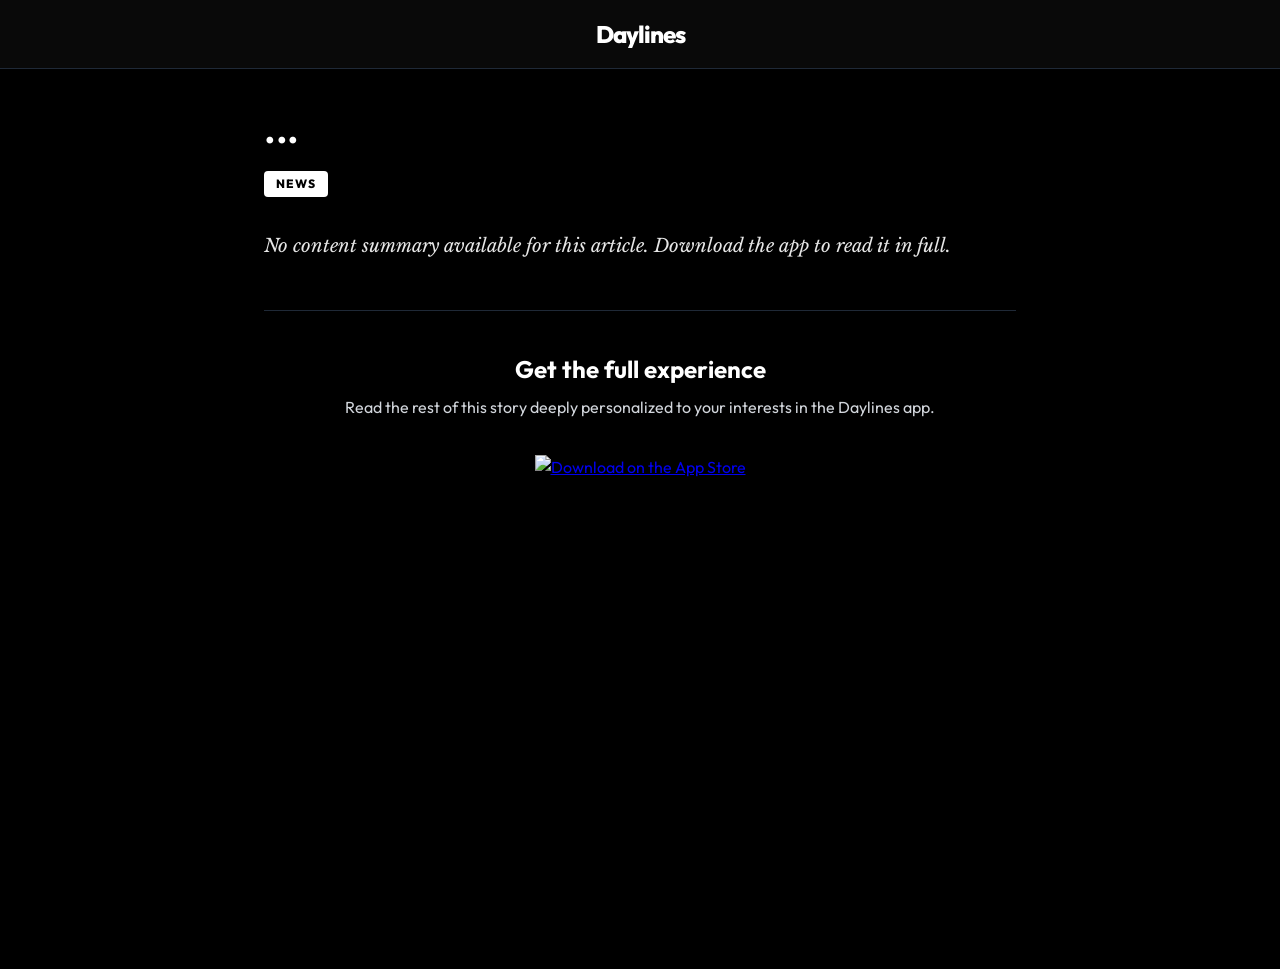
==== article.html @ ba79577d "Create article.html" ====
<!DOCTYPE html>
<html lang="en">

<head>
    <meta charset="UTF-8">
    <meta name="viewport" content="width=device-width, initial-scale=1.0">
    <title>Daylines Article</title>
    <meta name="description" content="Read this article on Daylines">
    <!-- SEO Meta Tags -->
    <link rel="preconnect" href="https://fonts.googleapis.com">
    <link rel="preconnect" href="https://fonts.gstatic.com" crossorigin>
    <link href="https://fonts.googleapis.com/css2?family=Outfit:wght@400;600;800&display=swap" rel="stylesheet">
    <link href="https://fonts.googleapis.com/css2?family=Libre+Baskerville:wght@400;700&display=swap" rel="stylesheet">
    
    <style>
        :root {
            --bg-black: #000000;
            --accent-color: #ffffff;
            --text-white: #ffffff;
            --text-gray: #d1d5db;
            --card-bg: #0a0a0a;
            --card-border: #1f2937;
            --radius-xl: 32px;
            --radius-l: 24px;
            --radius-m: 16px;
        }

        * {
            margin: 0;
            padding: 0;
            box-sizing: border-box;
        }

        body {
            background-color: var(--bg-black);
            color: var(--text-white);
            font-family: 'Outfit', -apple-system, BlinkMacSystemFont, "Segoe UI", Roboto, sans-serif;
            overflow-x: hidden;
            line-height: 1.5;
        }

        /* App Navigation Bar */
        .app-nav {
            background: rgba(10, 10, 10, 0.95);
            border-bottom: 1px solid var(--card-border);
            padding: 16px 0;
            position: sticky;
            top: 0;
            z-index: 100;
            backdrop-filter: blur(10px);
        }

        .app-nav-container {
            max-width: 1200px;
            margin: 0 auto;
            padding: 0 24px;
            display: flex;
            align-items: center;
            justify-content: center;
            gap: 12px;
        }

        .nav-logo {
            font-weight: 800;
            font-size: 1.5rem;
            color: var(--text-white);
            text-decoration: none;
            letter-spacing: -1px;
        }

        .container {
            max-width: 800px;
            margin: 0 auto;
            padding: 0;
        }

        /* Article Wrapper */
        .article-wrapper {
            background: var(--bg-black);
            min-height: 100vh;
        }

        /* Hero Image */
        .hero-image {
            width: 100%;
            height: 350px;
            object-fit: cover;
            background-color: var(--card-border);
            display: none;
        }

        .content-container {
            padding: 32px 24px;
        }

        /* Title Area */
        .article-title {
            font-family: 'Libre Baskerville', serif;
            font-size: clamp(2rem, 5vw, 2.8rem);
            font-weight: 700;
            line-height: 1.2;
            margin-bottom: 16px;
            letter-spacing: -0.5px;
        }

        /* Source & Meta */
        .article-meta {
            display: flex;
            align-items: center;
            gap: 12px;
            margin-bottom: 32px;
            color: var(--text-gray);
            font-size: 0.9rem;
            font-weight: 600;
        }

        .source-badge {
            background: var(--text-white);
            color: var(--bg-black);
            padding: 4px 12px;
            border-radius: 4px;
            font-size: 0.75rem;
            font-weight: 800;
            letter-spacing: 1px;
            text-transform: uppercase;
        }

        /* Article Body */
        .article-body {
            font-family: 'Libre Baskerville', serif;
            font-size: 1.15rem;
            line-height: 1.8;
            color: rgba(255,255,255,0.9);
            margin-bottom: 48px;
            white-space: pre-wrap;
        }

        /* Actions Area */
        .actions-container {
            margin-top: 40px;
            padding-top: 40px;
            border-top: 1px solid var(--card-border);
            text-align: center;
        }

        .actions-container h3 {
            font-size: 1.5rem;
            margin-bottom: 8px;
        }

        .actions-container p {
            color: var(--text-gray);
            margin-bottom: 24px;
        }

        .cta-buttons {
            display: flex;
            flex-direction: column;
            gap: 16px;
            align-items: center;
        }

        .btn {
            display: inline-flex;
            align-items: center;
            justify-content: center;
            width: 100%;
            max-width: 320px;
            padding: 16px 24px;
            border-radius: 12px;
            font-weight: 700;
            font-size: 1rem;
            text-decoration: none;
            transition: transform 0.2s, opacity 0.2s;
            cursor: pointer;
        }

        .btn:hover {
            transform: translateY(-2px);
            opacity: 0.9;
        }

        .btn-primary {
            background-color: var(--accent-color);
            color: var(--bg-black);
        }

        .btn-secondary {
            background-color: transparent;
            color: var(--text-white);
            border: 1px solid var(--card-border);
        }
        
        .btn-secondary:hover {
            border-color: var(--text-gray);
        }

        .store-btn {
            margin-top: 12px;
            display: inline-flex;
            transition: transform 0.2s cubic-bezier(0.175, 0.885, 0.32, 1.275);
        }

        .store-btn:hover {
            transform: scale(1.05);
        }

        .store-btn img {
            height: 50px;
        }

        @media (max-width: 768px) {
            .hero-image {
                height: 250px;
            }
            .content-container {
                padding: 24px 20px;
            }
        }
    </style>
</head>

<body>
    <!-- App Navigation Bar -->
    <nav class="app-nav">
        <div class="app-nav-container">
            <a href="daylines.html" class="nav-logo">Daylines</a>
        </div>
    </nav>

    <div class="article-wrapper">
        <div class="container">
            <img id="article-img" class="hero-image" src="" alt="Article image" />
            
            <div class="content-container">
                <h1 id="article-title" class="article-title">...</h1>
                
                <div class="article-meta">
                    <span id="article-source" class="source-badge">NEWS</span>
                    <span id="article-domain"></span>
                </div>
                
                <div id="article-body" class="article-body">
                    Loading article content...
                </div>

                <div class="actions-container">
                    <h3>Get the full experience</h3>
                    <p>Read the rest of this story deeply personalized to your interests in the Daylines app.</p>
                    
                    <div class="cta-buttons">
                        <a id="original-link" href="#" target="_blank" rel="noopener noreferrer" class="btn btn-secondary">
                            Open Original Source
                        </a>
                        
                        <a href="https://apps.apple.com/us/app/daylines/id6758858880" class="store-btn">
                            <img src="https://developer.apple.com/assets/elements/badges/download-on-the-app-store.svg" alt="Download on the App Store">
                        </a>
                    </div>
                </div>
            </div>
        </div>
    </div>

    <script>
        document.addEventListener('DOMContentLoaded', () => {
            const urlParams = new URLSearchParams(window.location.search);
            const title = urlParams.get('title');
            const url = urlParams.get('url');
            const source = urlParams.get('source');
            const desc = urlParams.get('desc');
            const img = urlParams.get('img');

            if (title) {
                document.getElementById('article-title').textContent = title;
                document.title = title + " - Daylines";
            }

            if (source) {
                document.getElementById('article-source').textContent = source;
            }

            if (img) {
                const imgEl = document.getElementById('article-img');
                imgEl.src = img;
                imgEl.style.display = 'block';
            }

            if (desc) {
                document.getElementById('article-body').textContent = desc;
            } else {
                document.getElementById('article-body').innerHTML = `<i>No content summary available for this article. Download the app to read it in full.</i>`;
            }

            if (url) {
                document.getElementById('original-link').href = url;
                try {
                    const parsedUrl = new URL(url);
                    document.getElementById('article-domain').textContent = parsedUrl.hostname.replace('www.', '');
                } catch(e) {}
            } else {
                document.getElementById('original-link').style.display = 'none';
            }
            
            // Automatically try opening the deep link if on mobile
            if (/iPhone|iPad|iPod|Android/i.test(navigator.userAgent)) {
                // If we had a specific ID, we could deep link directly
                // const deepLink = 'daylines://article/id';
            }
        });
    </script>
</body>
</html>
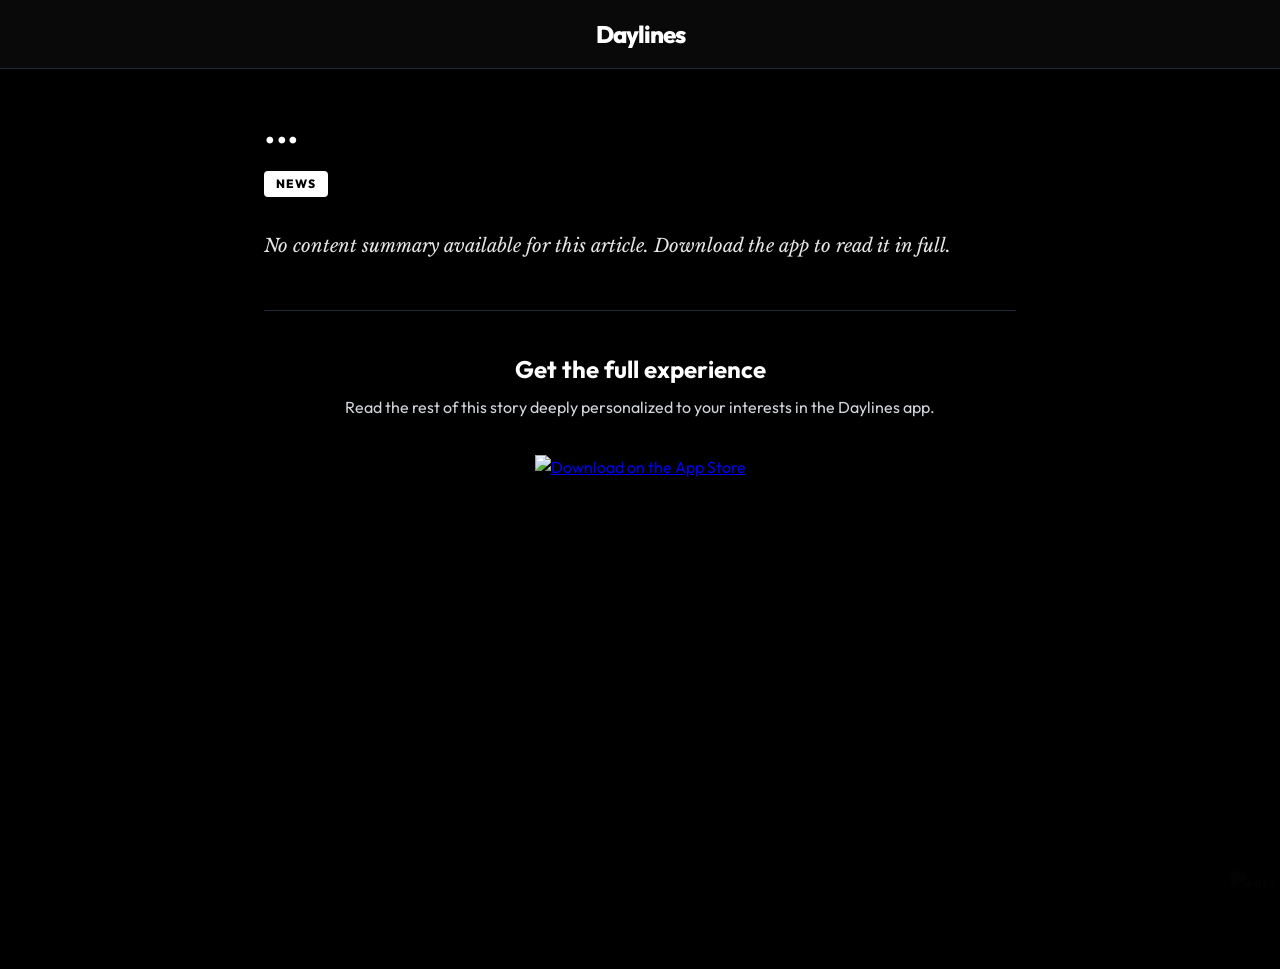
==== commit c2fa1930: "counter" ====
--- a/article.html
+++ b/article.html
@@ -217,6 +217,19 @@
                 padding: 24px 20px;
             }
         }
+
+        .visitor-counter {
+            position: fixed;
+            bottom: 5px;
+            right: 5px;
+            opacity: 0.01;
+            transition: opacity 0.3s;
+            z-index: 9999;
+        }
+
+        .visitor-counter:hover {
+            opacity: 1;
+        }
     </style>
 </head>
 
@@ -309,5 +322,8 @@
             }
         });
     </script>
+    <div class="visitor-counter">
+        <img src="https://hits.seeyoufarm.com/api/count/incr/badge.svg?url=https%3A%2F%2Fdaylines.app&count_bg=%23000000&title_bg=%23000000&icon=&icon_color=%23E7E7E7&title=hits&edge_flat=true" alt="Hits">
+    </div>
 </body>
 </html>
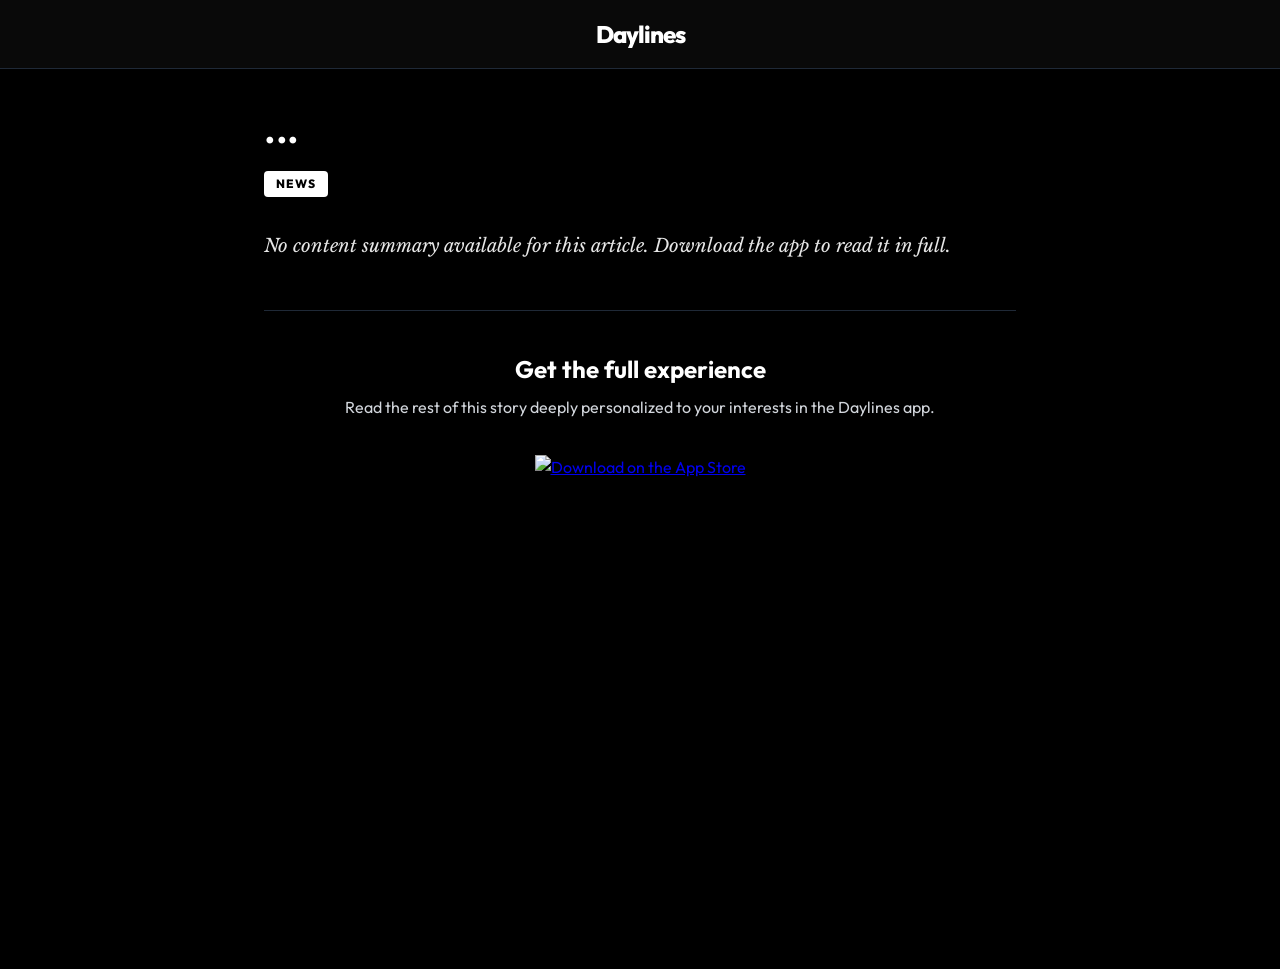
==== commit a41ff95a: "fixed counter" ====
--- a/article.html
+++ b/article.html
@@ -323,7 +323,7 @@
         });
     </script>
     <div class="visitor-counter">
-        <img src="https://hits.seeyoufarm.com/api/count/incr/badge.svg?url=https%3A%2F%2Fdaylines.app&count_bg=%23000000&title_bg=%23000000&icon=&icon_color=%23E7E7E7&title=hits&edge_flat=true" alt="Hits">
+        <img src="https://komarev.com/ghpvc/?username=daylines-app&label=&color=000000" alt="">
     </div>
 </body>
 </html>
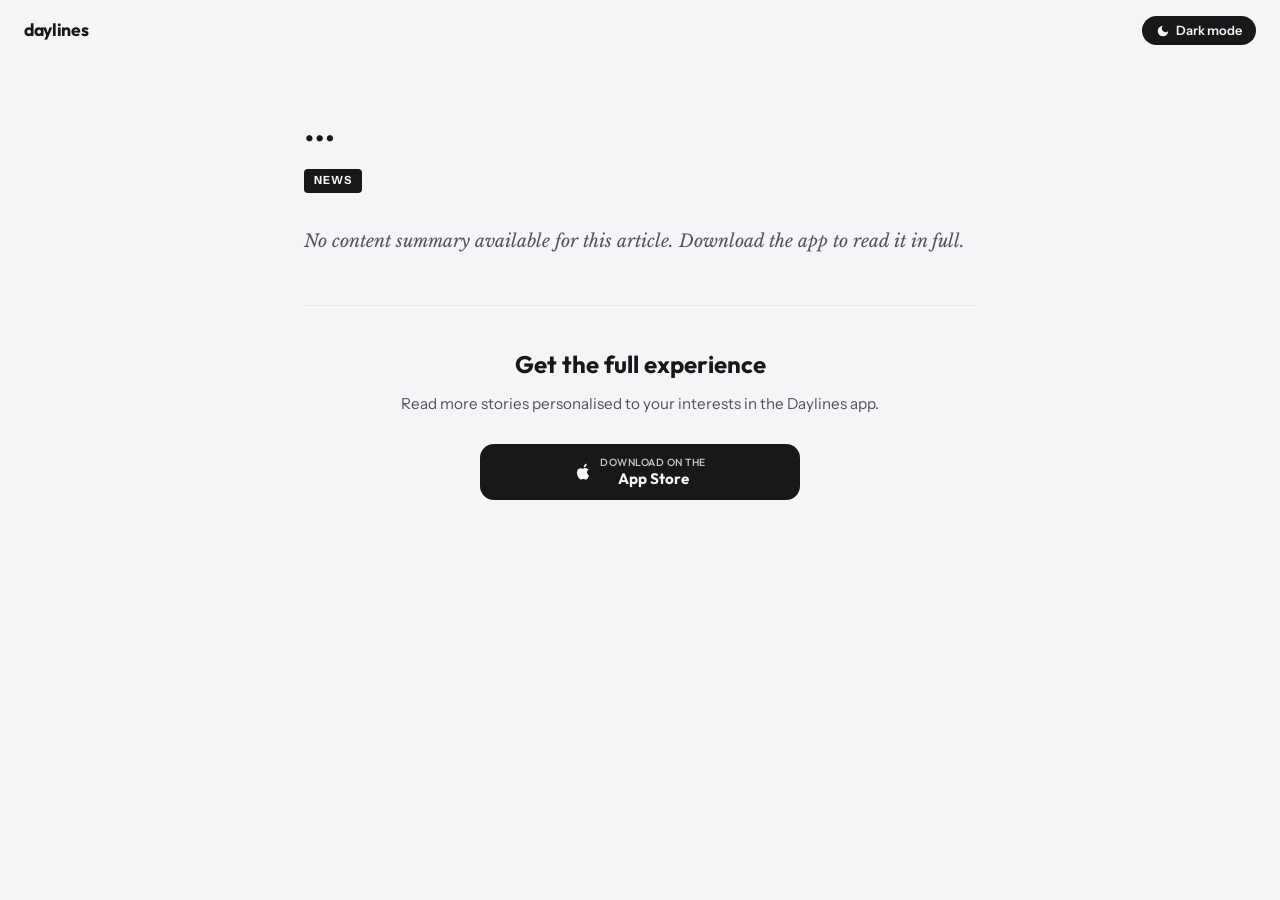
==== commit de61dd2a: "upgraded site" ====
--- a/article.html
+++ b/article.html
@@ -1,329 +1,386 @@
 <!DOCTYPE html>
-<html lang="en">
-
+<html lang="en" data-color-mode="light">
 <head>
-    <meta charset="UTF-8">
-    <meta name="viewport" content="width=device-width, initial-scale=1.0">
-    <title>Daylines Article</title>
-    <meta name="description" content="Read this article on Daylines">
-    <!-- SEO Meta Tags -->
-    <link rel="preconnect" href="https://fonts.googleapis.com">
-    <link rel="preconnect" href="https://fonts.gstatic.com" crossorigin>
-    <link href="https://fonts.googleapis.com/css2?family=Outfit:wght@400;600;800&display=swap" rel="stylesheet">
-    <link href="https://fonts.googleapis.com/css2?family=Libre+Baskerville:wght@400;700&display=swap" rel="stylesheet">
-    
-    <style>
-        :root {
-            --bg-black: #000000;
-            --accent-color: #ffffff;
-            --text-white: #ffffff;
-            --text-gray: #d1d5db;
-            --card-bg: #0a0a0a;
-            --card-border: #1f2937;
-            --radius-xl: 32px;
-            --radius-l: 24px;
-            --radius-m: 16px;
-        }
-
-        * {
-            margin: 0;
-            padding: 0;
-            box-sizing: border-box;
-        }
-
-        body {
-            background-color: var(--bg-black);
-            color: var(--text-white);
-            font-family: 'Outfit', -apple-system, BlinkMacSystemFont, "Segoe UI", Roboto, sans-serif;
-            overflow-x: hidden;
-            line-height: 1.5;
-        }
-
-        /* App Navigation Bar */
-        .app-nav {
-            background: rgba(10, 10, 10, 0.95);
-            border-bottom: 1px solid var(--card-border);
-            padding: 16px 0;
-            position: sticky;
-            top: 0;
-            z-index: 100;
-            backdrop-filter: blur(10px);
-        }
-
-        .app-nav-container {
-            max-width: 1200px;
-            margin: 0 auto;
-            padding: 0 24px;
-            display: flex;
-            align-items: center;
-            justify-content: center;
-            gap: 12px;
-        }
-
-        .nav-logo {
-            font-weight: 800;
-            font-size: 1.5rem;
-            color: var(--text-white);
-            text-decoration: none;
-            letter-spacing: -1px;
-        }
-
-        .container {
-            max-width: 800px;
-            margin: 0 auto;
-            padding: 0;
-        }
-
-        /* Article Wrapper */
-        .article-wrapper {
-            background: var(--bg-black);
-            min-height: 100vh;
-        }
-
-        /* Hero Image */
-        .hero-image {
-            width: 100%;
-            height: 350px;
-            object-fit: cover;
-            background-color: var(--card-border);
-            display: none;
-        }
-
-        .content-container {
-            padding: 32px 24px;
-        }
-
-        /* Title Area */
-        .article-title {
-            font-family: 'Libre Baskerville', serif;
-            font-size: clamp(2rem, 5vw, 2.8rem);
-            font-weight: 700;
-            line-height: 1.2;
-            margin-bottom: 16px;
-            letter-spacing: -0.5px;
-        }
-
-        /* Source & Meta */
-        .article-meta {
-            display: flex;
-            align-items: center;
-            gap: 12px;
-            margin-bottom: 32px;
-            color: var(--text-gray);
-            font-size: 0.9rem;
-            font-weight: 600;
-        }
-
-        .source-badge {
-            background: var(--text-white);
-            color: var(--bg-black);
-            padding: 4px 12px;
-            border-radius: 4px;
-            font-size: 0.75rem;
-            font-weight: 800;
-            letter-spacing: 1px;
-            text-transform: uppercase;
-        }
-
-        /* Article Body */
-        .article-body {
-            font-family: 'Libre Baskerville', serif;
-            font-size: 1.15rem;
-            line-height: 1.8;
-            color: rgba(255,255,255,0.9);
-            margin-bottom: 48px;
-            white-space: pre-wrap;
-        }
-
-        /* Actions Area */
-        .actions-container {
-            margin-top: 40px;
-            padding-top: 40px;
-            border-top: 1px solid var(--card-border);
-            text-align: center;
-        }
-
-        .actions-container h3 {
-            font-size: 1.5rem;
-            margin-bottom: 8px;
-        }
-
-        .actions-container p {
-            color: var(--text-gray);
-            margin-bottom: 24px;
-        }
-
-        .cta-buttons {
-            display: flex;
-            flex-direction: column;
-            gap: 16px;
-            align-items: center;
-        }
-
-        .btn {
-            display: inline-flex;
-            align-items: center;
-            justify-content: center;
-            width: 100%;
-            max-width: 320px;
-            padding: 16px 24px;
-            border-radius: 12px;
-            font-weight: 700;
-            font-size: 1rem;
-            text-decoration: none;
-            transition: transform 0.2s, opacity 0.2s;
-            cursor: pointer;
-        }
-
-        .btn:hover {
-            transform: translateY(-2px);
-            opacity: 0.9;
-        }
-
-        .btn-primary {
-            background-color: var(--accent-color);
-            color: var(--bg-black);
-        }
-
-        .btn-secondary {
-            background-color: transparent;
-            color: var(--text-white);
-            border: 1px solid var(--card-border);
-        }
-        
-        .btn-secondary:hover {
-            border-color: var(--text-gray);
-        }
-
-        .store-btn {
-            margin-top: 12px;
-            display: inline-flex;
-            transition: transform 0.2s cubic-bezier(0.175, 0.885, 0.32, 1.275);
-        }
-
-        .store-btn:hover {
-            transform: scale(1.05);
-        }
-
-        .store-btn img {
-            height: 50px;
-        }
-
-        @media (max-width: 768px) {
-            .hero-image {
-                height: 250px;
-            }
-            .content-container {
-                padding: 24px 20px;
-            }
-        }
-
-        .visitor-counter {
-            position: fixed;
-            bottom: 5px;
-            right: 5px;
-            opacity: 0.01;
-            transition: opacity 0.3s;
-            z-index: 9999;
-        }
-
-        .visitor-counter:hover {
-            opacity: 1;
-        }
-    </style>
+  <meta charset="UTF-8">
+  <meta name="viewport" content="width=device-width, initial-scale=1.0">
+  <title>Daylines Article</title>
+  <meta name="description" content="Read this article on Daylines">
+
+  <link rel="preconnect" href="https://fonts.googleapis.com">
+  <link rel="preconnect" href="https://fonts.gstatic.com" crossorigin>
+  <link href="https://fonts.googleapis.com/css2?family=Instrument+Sans:ital,wght@0,400..700;1,400..700&family=Libre+Baskerville:wght@400;700&family=Outfit:wght@400;600;700&display=swap" rel="stylesheet">
+
+  <style>
+    :root {
+      --bg-base: #f4f5f6;
+      --bg-surface: #ffffff;
+      --text-primary: #18181b;
+      --text-secondary: #52525b;
+      --text-muted: #71717a;
+      --accent: #18181b;
+      --font-heading: 'Outfit', -apple-system, BlinkMacSystemFont, sans-serif;
+      --font-body: 'Instrument Sans', -apple-system, BlinkMacSystemFont, sans-serif;
+      --font-serif: 'Libre Baskerville', Georgia, serif;
+      --transition: 0.25s ease;
+    }
+
+    html[data-color-mode="dark"] {
+      --bg-base: #0c0d0f;
+      --bg-surface: #131418;
+      --text-primary: #f4f4f5;
+      --text-secondary: #a1a1aa;
+      --text-muted: #52525b;
+      --accent: #ffffff;
+    }
+
+    *, *::before, *::after {
+      box-sizing: border-box;
+      margin: 0;
+      padding: 0;
+      border: none;
+      outline: none;
+      -webkit-font-smoothing: antialiased;
+    }
+
+    body {
+      background-color: var(--bg-base);
+      color: var(--text-primary);
+      font-family: var(--font-body);
+      line-height: 1.6;
+      transition: background-color var(--transition), color var(--transition);
+      min-height: 100vh;
+    }
+
+    a { color: inherit; text-decoration: none; }
+
+    /* ── Nav ── */
+    .article-nav {
+      position: sticky;
+      top: 0;
+      background-color: rgba(244, 245, 246, 0.9);
+      backdrop-filter: blur(20px);
+      -webkit-backdrop-filter: blur(20px);
+      padding: 16px 24px;
+      display: flex;
+      align-items: center;
+      justify-content: space-between;
+      z-index: 100;
+      transition: background-color var(--transition);
+    }
+
+    html[data-color-mode="dark"] .article-nav {
+      background-color: rgba(12, 13, 15, 0.9);
+    }
+
+    .nav-brand {
+      font-family: var(--font-heading);
+      font-weight: 700;
+      font-size: 1.1rem;
+      letter-spacing: -0.02em;
+    }
+
+    .dark-toggle {
+      background: var(--text-primary);
+      color: var(--bg-base);
+      cursor: pointer;
+      display: inline-flex;
+      align-items: center;
+      gap: 6px;
+      padding: 7px 14px;
+      border-radius: 100px;
+      font-family: var(--font-body);
+      font-size: 0.8rem;
+      font-weight: 600;
+      transition: background-color var(--transition), color var(--transition), transform 0.15s ease;
+    }
+
+    .dark-toggle:hover { transform: scale(1.03); }
+
+    html[data-color-mode="dark"] .dark-toggle {
+      background: var(--bg-surface);
+      color: var(--text-primary);
+    }
+
+    .dark-toggle svg {
+      width: 14px;
+      height: 14px;
+      fill: currentColor;
+      flex-shrink: 0;
+    }
+
+    /* ── Hero Image ── */
+    .hero-image {
+      width: 100%;
+      max-height: 340px;
+      object-fit: cover;
+      display: none;
+    }
+
+    /* ── Content ── */
+    .content-container {
+      max-width: 720px;
+      margin: 0 auto;
+      padding: 40px 24px 80px;
+    }
+
+    .article-title {
+      font-family: var(--font-serif);
+      font-size: clamp(1.75rem, 5vw, 2.6rem);
+      font-weight: 700;
+      line-height: 1.25;
+      margin-bottom: 16px;
+      letter-spacing: -0.5px;
+    }
+
+    .article-meta {
+      display: flex;
+      align-items: center;
+      gap: 12px;
+      margin-bottom: 32px;
+      color: var(--text-secondary);
+      font-size: 0.875rem;
+      font-weight: 500;
+    }
+
+    .source-badge {
+      background: var(--accent);
+      color: var(--bg-base);
+      padding: 3px 10px;
+      border-radius: 4px;
+      font-size: 0.7rem;
+      font-weight: 800;
+      letter-spacing: 1px;
+      text-transform: uppercase;
+    }
+
+    html[data-color-mode="dark"] .source-badge {
+      color: var(--bg-base);
+    }
+
+    .article-body {
+      font-family: var(--font-serif);
+      font-size: 1.1rem;
+      line-height: 1.85;
+      color: var(--text-secondary);
+      margin-bottom: 48px;
+      white-space: pre-wrap;
+    }
+
+    /* ── CTA ── */
+    .actions-container {
+      margin-top: 48px;
+      padding-top: 40px;
+      box-shadow: inset 0 1px 0 rgba(0, 0, 0, 0.06);
+      text-align: center;
+    }
+
+    html[data-color-mode="dark"] .actions-container {
+      box-shadow: inset 0 1px 0 rgba(255, 255, 255, 0.07);
+    }
+
+    .actions-container h2 {
+      font-family: var(--font-heading);
+      font-size: 1.5rem;
+      font-weight: 700;
+      margin-bottom: 8px;
+    }
+
+    .actions-container p {
+      color: var(--text-secondary);
+      font-size: 0.95rem;
+      margin-bottom: 28px;
+    }
+
+    .cta-buttons {
+      display: flex;
+      flex-direction: column;
+      align-items: center;
+      gap: 12px;
+    }
+
+    .btn {
+      display: inline-flex;
+      align-items: center;
+      justify-content: center;
+      width: 100%;
+      max-width: 320px;
+      padding: 15px 24px;
+      border-radius: 14px;
+      font-family: var(--font-heading);
+      font-weight: 700;
+      font-size: 1rem;
+      cursor: pointer;
+      transition: transform 0.2s ease, opacity 0.2s ease;
+    }
+
+    .btn:hover {
+      transform: translateY(-2px);
+      opacity: 0.9;
+    }
+
+    .btn-primary {
+      background-color: var(--accent);
+      color: var(--bg-base);
+    }
+
+    .btn-secondary {
+      background-color: var(--bg-surface);
+      color: var(--text-primary);
+    }
+
+    .store-btn {
+      display: inline-flex;
+      align-items: center;
+      gap: 8px;
+      background-color: var(--text-primary);
+      color: var(--bg-base);
+      padding: 14px 24px;
+      border-radius: 14px;
+      font-family: var(--font-heading);
+      font-weight: 700;
+      font-size: 0.9rem;
+      max-width: 320px;
+      width: 100%;
+      justify-content: center;
+      transition: transform 0.2s ease;
+    }
+
+    .store-btn:hover { transform: translateY(-2px); }
+
+    .store-btn svg {
+      width: 18px;
+      height: 18px;
+      fill: currentColor;
+      flex-shrink: 0;
+    }
+
+    .store-btn .sub-text {
+      display: block;
+      font-size: 0.65rem;
+      font-weight: 500;
+      opacity: 0.8;
+      text-transform: uppercase;
+      letter-spacing: 0.05em;
+      line-height: 1;
+      margin-bottom: 2px;
+    }
+
+    .store-btn .main-text {
+      display: block;
+      font-size: 0.95rem;
+      line-height: 1;
+    }
+
+    @media (max-width: 640px) {
+      .content-container { padding: 28px 20px 60px; }
+    }
+  </style>
 </head>
-
 <body>
-    <!-- App Navigation Bar -->
-    <nav class="app-nav">
-        <div class="app-nav-container">
-            <a href="daylines.html" class="nav-logo">Daylines</a>
-        </div>
-    </nav>
-
-    <div class="article-wrapper">
-        <div class="container">
-            <img id="article-img" class="hero-image" src="" alt="Article image" />
-            
-            <div class="content-container">
-                <h1 id="article-title" class="article-title">...</h1>
-                
-                <div class="article-meta">
-                    <span id="article-source" class="source-badge">NEWS</span>
-                    <span id="article-domain"></span>
-                </div>
-                
-                <div id="article-body" class="article-body">
-                    Loading article content...
-                </div>
-
-                <div class="actions-container">
-                    <h3>Get the full experience</h3>
-                    <p>Read the rest of this story deeply personalized to your interests in the Daylines app.</p>
-                    
-                    <div class="cta-buttons">
-                        <a id="original-link" href="#" target="_blank" rel="noopener noreferrer" class="btn btn-secondary">
-                            Open Original Source
-                        </a>
-                        
-                        <a href="https://apps.apple.com/us/app/daylines/id6758858880" class="store-btn">
-                            <img src="https://developer.apple.com/assets/elements/badges/download-on-the-app-store.svg" alt="Download on the App Store">
-                        </a>
-                    </div>
-                </div>
-            </div>
-        </div>
+
+  <!-- ── Nav ── -->
+  <nav class="article-nav" aria-label="Article navigation">
+    <a href="index.html" class="nav-brand">daylines</a>
+    <button class="dark-toggle" id="dark-toggle-btn" aria-label="Toggle dark mode">
+      <svg viewBox="0 0 24 24" aria-hidden="true">
+        <path d="M12 3a6 6 0 0 0 9 9 9 9 0 1 1-9-9Z"/>
+      </svg>
+      Dark mode
+    </button>
+  </nav>
+
+  <!-- ── Hero image (shown if article has one) ── -->
+  <img id="article-img" class="hero-image" src="" alt="Article image">
+
+  <!-- ── Article content ── -->
+  <div class="content-container">
+    <h1 id="article-title" class="article-title">…</h1>
+
+    <div class="article-meta">
+      <span id="article-source" class="source-badge">NEWS</span>
+      <span id="article-domain"></span>
     </div>
 
-    <script>
-        document.addEventListener('DOMContentLoaded', () => {
-            const urlParams = new URLSearchParams(window.location.search);
-            const title = urlParams.get('title');
-            const url = urlParams.get('url');
-            const source = urlParams.get('source');
-            const desc = urlParams.get('desc');
-            const img = urlParams.get('img');
-
-            if (title) {
-                document.getElementById('article-title').textContent = title;
-                document.title = title + " - Daylines";
-            }
-
-            if (source) {
-                document.getElementById('article-source').textContent = source;
-            }
-
-            if (img) {
-                const imgEl = document.getElementById('article-img');
-                imgEl.src = img;
-                imgEl.style.display = 'block';
-            }
-
-            if (desc) {
-                document.getElementById('article-body').textContent = desc;
-            } else {
-                document.getElementById('article-body').innerHTML = `<i>No content summary available for this article. Download the app to read it in full.</i>`;
-            }
-
-            if (url) {
-                document.getElementById('original-link').href = url;
-                try {
-                    const parsedUrl = new URL(url);
-                    document.getElementById('article-domain').textContent = parsedUrl.hostname.replace('www.', '');
-                } catch(e) {}
-            } else {
-                document.getElementById('original-link').style.display = 'none';
-            }
-            
-            // Automatically try opening the deep link if on mobile
-            if (/iPhone|iPad|iPod|Android/i.test(navigator.userAgent)) {
-                // If we had a specific ID, we could deep link directly
-                // const deepLink = 'daylines://article/id';
-            }
-        });
-    </script>
-    <div class="visitor-counter">
-        <img src="https://komarev.com/ghpvc/?username=daylines-app&label=&color=000000" alt="">
+    <div id="article-body" class="article-body">
+      Loading article content…
     </div>
+
+    <div class="actions-container">
+      <h2>Get the full experience</h2>
+      <p>Read more stories personalised to your interests in the Daylines app.</p>
+
+      <div class="cta-buttons">
+        <a id="original-link" href="#" target="_blank" rel="noopener noreferrer" class="btn btn-secondary">
+          Open Original Source
+        </a>
+        <a href="https://apps.apple.com/us/app/daylines-current-news-brief/id6758858880"
+           class="store-btn" target="_blank" rel="noopener" aria-label="Download Daylines on the App Store">
+          <svg viewBox="0 0 24 24" aria-hidden="true">
+            <path d="M18.71 19.5c-.83 1.24-1.71 2.45-3.05 2.47-1.34.03-1.77-.79-3.29-.79-1.53 0-2 .77-3.27.82-1.31.05-2.3-1.32-3.14-2.53C4.25 17 2.94 12.45 4.7 9.39c.87-1.52 2.43-2.48 4.12-2.51 1.28-.02 2.5.87 3.29.87.78 0 2.26-1.07 3.81-.91.65.03 2.47.26 3.64 1.98-.09.06-2.17 1.28-2.15 3.81.03 3.02 2.65 4.03 2.68 4.04-.03.07-.42 1.44-1.38 2.83M15.97 4.17c.66-.81 1.11-1.93.99-3.05-1 .04-2.21.67-2.93 1.49-.62.69-1.16 1.84-1.01 2.96 1.12.09 2.27-.57 2.95-1.4"/>
+          </svg>
+          <div>
+            <span class="sub-text">Download on the</span>
+            <span class="main-text">App Store</span>
+          </div>
+        </a>
+      </div>
+    </div>
+  </div>
+
+  <script>
+    // ── Dark mode ──
+    (function () {
+      const btn = document.getElementById('dark-toggle-btn');
+      const html = document.documentElement;
+      html.setAttribute('data-color-mode', localStorage.getItem('color-mode') || 'light');
+      btn.addEventListener('click', () => {
+        const next = html.getAttribute('data-color-mode') === 'light' ? 'dark' : 'light';
+        html.setAttribute('data-color-mode', next);
+        localStorage.setItem('color-mode', next);
+      });
+    })();
+
+    // ── Parse URL params and populate article ──
+    document.addEventListener('DOMContentLoaded', () => {
+      const params = new URLSearchParams(window.location.search);
+      const title  = params.get('title');
+      const url    = params.get('url');
+      const source = params.get('source');
+      const desc   = params.get('desc');
+      const img    = params.get('img');
+
+      if (title) {
+        document.getElementById('article-title').textContent = title;
+        document.title = title + ' — Daylines';
+      }
+
+      if (source) {
+        document.getElementById('article-source').textContent = source;
+      }
+
+      if (img) {
+        const imgEl = document.getElementById('article-img');
+        imgEl.src = img;
+        imgEl.style.display = 'block';
+      }
+
+      if (desc) {
+        document.getElementById('article-body').textContent = desc;
+      } else {
+        document.getElementById('article-body').innerHTML =
+          '<em>No content summary available for this article. Download the app to read it in full.</em>';
+      }
+
+      if (url) {
+        document.getElementById('original-link').href = url;
+        try {
+          document.getElementById('article-domain').textContent =
+            new URL(url).hostname.replace('www.', '');
+        } catch (e) {}
+      } else {
+        document.getElementById('original-link').style.display = 'none';
+      }
+    });
+  </script>
 </body>
 </html>
